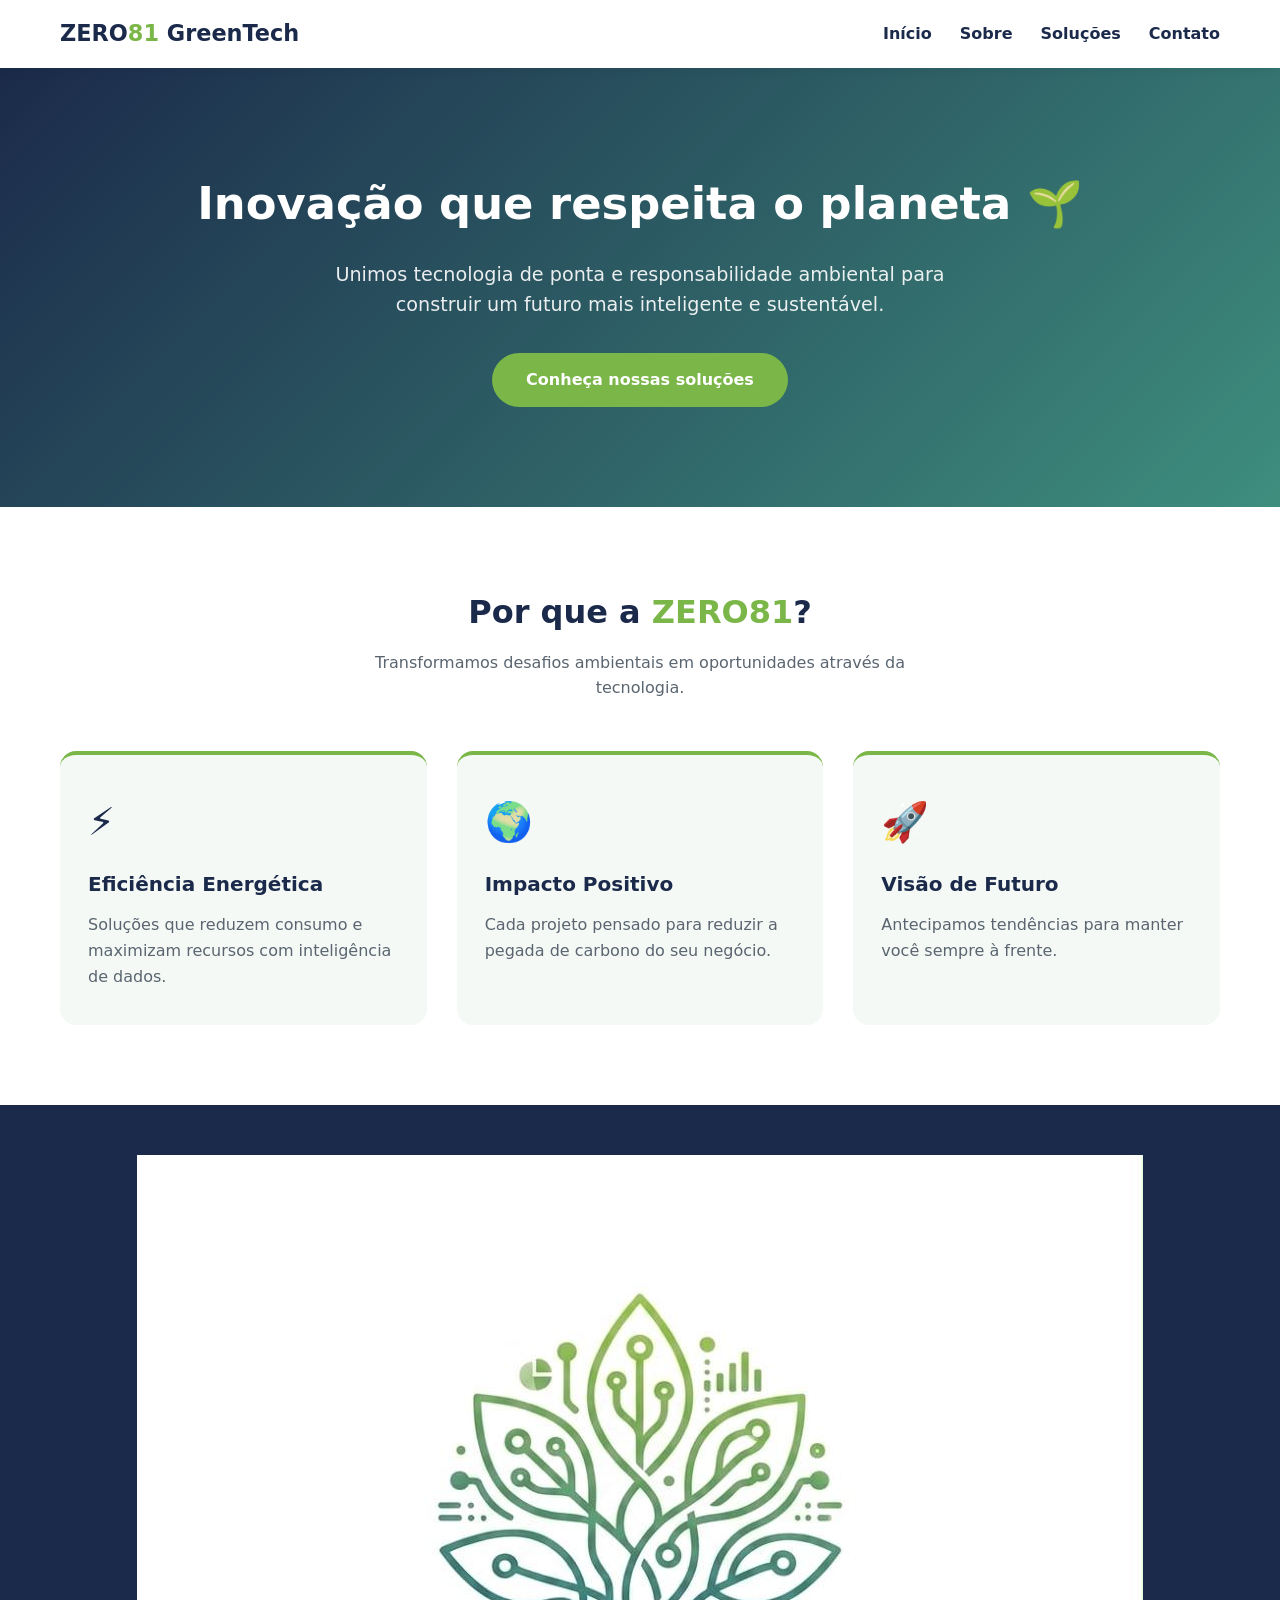
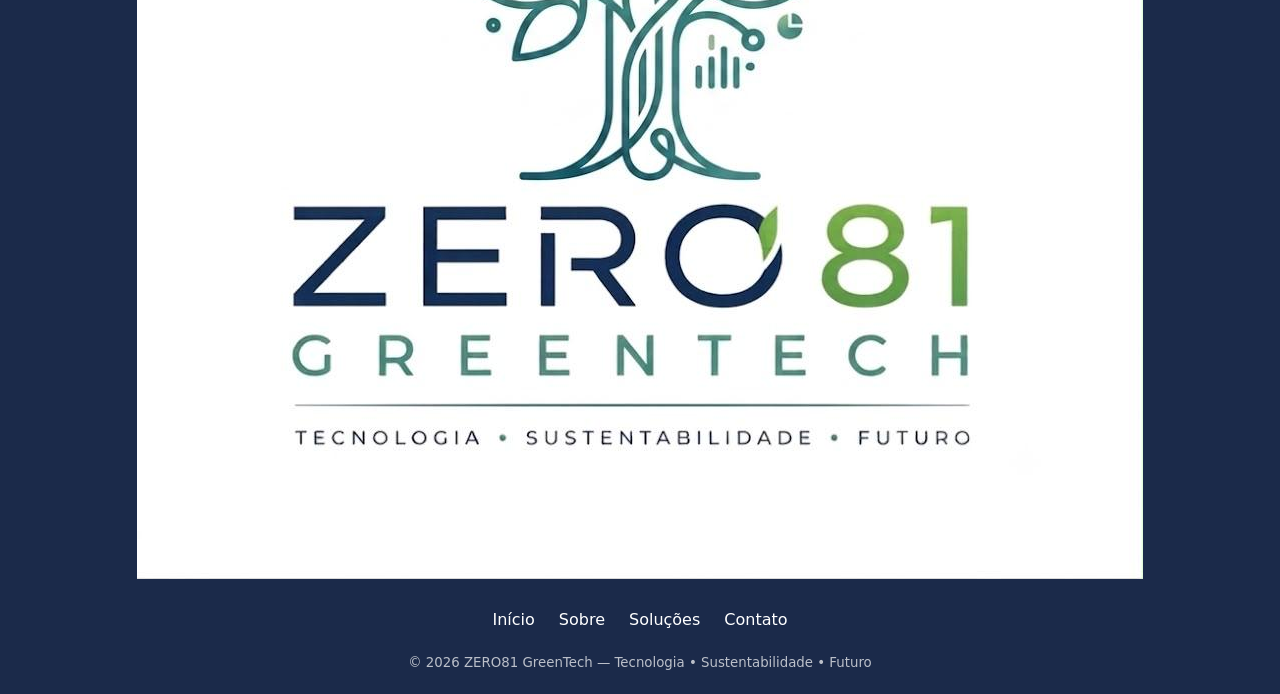
==== index.html @ f0c36e80 "Add files via upload" ====
<!DOCTYPE html>
<html lang="pt-BR">
<head>
<meta charset="UTF-8">
<meta name="viewport" content="width=device-width,initial-scale=1.0">
<title>ZERO81 GreenTech | Tecnologia • Sustentabilidade • Futuro</title>
<link rel="stylesheet" href="styles.css">
</head>
<body>

<header>
  <nav>
    <div class="logo">ZERO<span>81</span> GreenTech</div>
    <ul class="menu" id="menu">
      <li><a href="index.html">Início</a></li>
      <li><a href="sobre.html">Sobre</a></li>
      <li><a href="solucoes.html">Soluções</a></li>
      <li><a href="contato.html">Contato</a></li>
    </ul>
    <button class="menu-btn" onclick="document.getElementById('menu').classList.toggle('open')">☰</button>
  </nav>
</header>

<section class="hero">
  <div class="container">
    <h1>Inovação que respeita o planeta 🌱</h1>
    <p>Unimos tecnologia de ponta e responsabilidade ambiental para construir um futuro mais inteligente e sustentável.</p>
    <a href="solucoes.html" class="btn">Conheça nossas soluções</a>
  </div>
</section>

<section>
  <div class="container">
    <h2 class="section-title">Por que a <span>ZERO81</span>?</h2>
    <p class="subtitle">Transformamos desafios ambientais em oportunidades através da tecnologia.</p>
    <div class="cards">
      <div class="card"><div class="icon">⚡</div><h3>Eficiência Energética</h3><p>Soluções que reduzem consumo e maximizam recursos com inteligência de dados.</p></div>
      <div class="card"><div class="icon">🌍</div><h3>Impacto Positivo</h3><p>Cada projeto pensado para reduzir a pegada de carbono do seu negócio.</p></div>
      <div class="card"><div class="icon">🚀</div><h3>Visão de Futuro</h3><p>Antecipamos tendências para manter você sempre à frente.</p></div>
    </div>
  </div>
</section>

<footer>
  <a href="index.html" class="logo-link">
  <img src="logo.png" alt="ZERO81 GreenTech" class="logo-img">
</a>
  <ul class="fmenu">
    <li><a href="index.html">Início</a></li>
    <li><a href="sobre.html">Sobre</a></li>
    <li><a href="solucoes.html">Soluções</a></li>
    <li><a href="contato.html">Contato</a></li>
  </ul>
  <small>© 2026 ZERO81 GreenTech — Tecnologia • Sustentabilidade • Futuro</small>
</footer>

</body>
</html>
---- styles.css ----
:root{
  --azul:#1B2A4A;
  --verde:#7AB648;
  --teal:#3E8E7E;
  --claro:#f5f9f6;
  --cinza:#5a6570;
}
*{margin:0;padding:0;box-sizing:border-box;font-family:'Segoe UI',system-ui,sans-serif;}
body{color:var(--azul);line-height:1.6;}
a{text-decoration:none;color:inherit;}
.container{max-width:1200px;margin:0 auto;padding:0 20px;}

/* HEADER */
header{position:sticky;top:0;background:#fff;box-shadow:0 2px 12px rgba(0,0,0,.06);z-index:100;}
nav{display:flex;justify-content:space-between;align-items:center;padding:16px 20px;max-width:1200px;margin:0 auto;}
.logo{font-size:1.4rem;font-weight:800;color:var(--azul);}
.logo span{color:var(--verde);}
.menu{display:flex;gap:28px;list-style:none;}
.menu a{font-weight:600;transition:.3s;}
.menu a:hover{color:var(--verde);}
.menu-btn{display:none;font-size:1.6rem;background:none;border:none;cursor:pointer;color:var(--azul);}

/* HERO */
.hero{background:linear-gradient(135deg,var(--azul),var(--teal));color:#fff;padding:100px 20px;text-align:center;}
.hero h1{font-size:2.8rem;margin-bottom:20px;}
.hero p{font-size:1.2rem;max-width:640px;margin:0 auto 32px;opacity:.9;}
.btn{display:inline-block;background:var(--verde);color:#fff;padding:14px 34px;border-radius:30px;font-weight:700;transition:.3s;}
.btn:hover{background:#68a03a;transform:translateY(-2px);}

/* SEÇÕES */
section{padding:80px 0;}
.section-title{text-align:center;font-size:2rem;margin-bottom:12px;}
.section-title span{color:var(--verde);}
.subtitle{text-align:center;color:var(--cinza);max-width:600px;margin:0 auto 50px;}

.cards{display:grid;grid-template-columns:repeat(auto-fit,minmax(280px,1fr));gap:30px;}
.card{background:var(--claro);padding:36px 28px;border-radius:16px;border-top:4px solid var(--verde);transition:.3s;}
.card:hover{transform:translateY(-6px);box-shadow:0 12px 30px rgba(0,0,0,.08);}
.card h3{color:var(--azul);margin-bottom:12px;font-size:1.25rem;}
.card p{color:var(--cinza);}
.icon{font-size:2.4rem;margin-bottom:16px;}

/* FOOTER */
footer{background:var(--azul);color:#fff;padding:50px 20px 20px;text-align:center;}
footer .fmenu{display:flex;justify-content:center;gap:24px;margin:20px 0;flex-wrap:wrap;list-style:none;}
footer a:hover{color:var(--verde);}
footer small{opacity:.7;display:block;margin-top:20px;}

@media(max-width:768px){
  .menu{position:fixed;top:64px;right:-100%;flex-direction:column;background:#fff;width:60%;height:100vh;padding:40px 30px;box-shadow:-4px 0 20px rgba(0,0,0,.1);transition:.4s;}
  .menu.open{right:0;}
  .menu-btn{display:block;}
  .hero h1{font-size:2rem;}
}
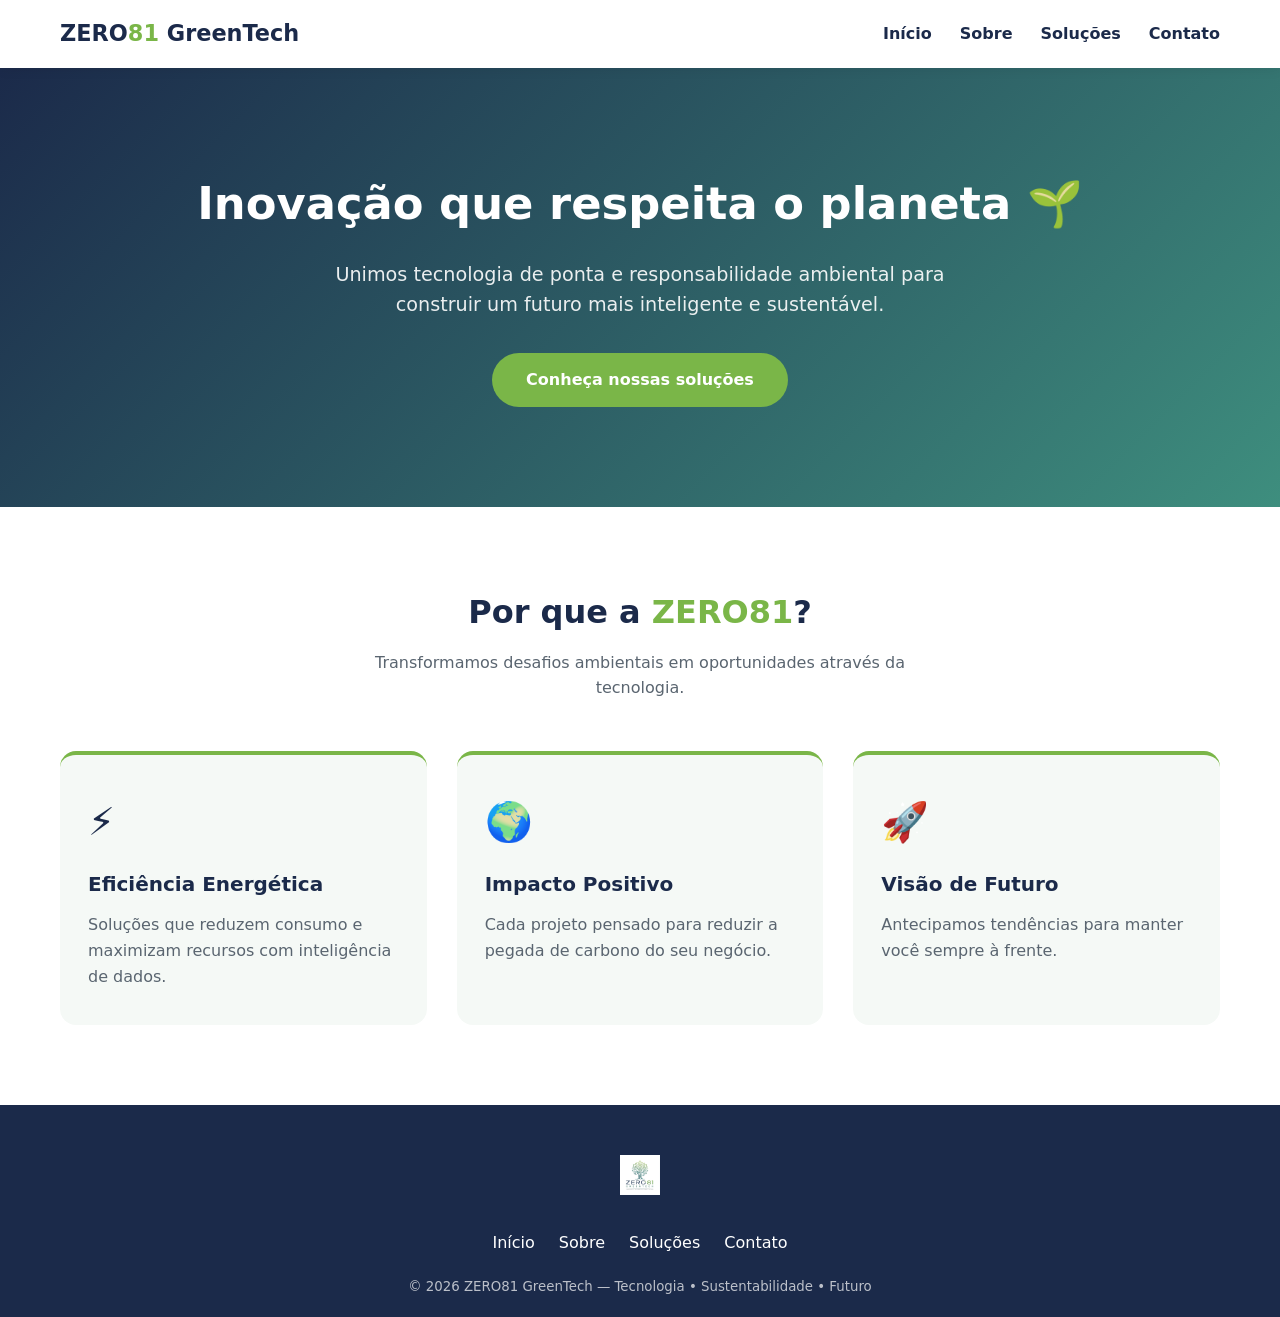
==== commit 7791edaf: "Add files via upload" ====
--- a/index.html
+++ b/index.html
@@ -42,16 +42,18 @@
 </section>
 
 <footer>
-  <a href="index.html" class="logo-link">
-  <img src="logo.png" alt="ZERO81 GreenTech" class="logo-img">
-</a>
-  <ul class="fmenu">
-    <li><a href="index.html">Início</a></li>
-    <li><a href="sobre.html">Sobre</a></li>
-    <li><a href="solucoes.html">Soluções</a></li>
-    <li><a href="contato.html">Contato</a></li>
-  </ul>
-  <small>© 2026 ZERO81 GreenTech — Tecnologia • Sustentabilidade • Futuro</small>
+  <div class="footer-content">
+    <a href="index.html" class="logo-link">
+      <img src="logo.png" alt="ZERO81 GreenTech" class="logo-img">
+    </a>
+    <ul class="fmenu">
+      <li><a href="index.html">Início</a></li>
+      <li><a href="sobre.html">Sobre</a></li>
+      <li><a href="solucoes.html">Soluções</a></li>
+      <li><a href="contato.html">Contato</a></li>
+    </ul>
+    <small>© 2026 ZERO81 GreenTech — Tecnologia • Sustentabilidade • Futuro</small>
+  </div>
 </footer>
 
 </body>
--- a/styles.css
+++ b/styles.css
@@ -19,6 +19,10 @@
 .menu a{font-weight:600;transition:.3s;}
 .menu a:hover{color:var(--verde);}
 .menu-btn{display:none;font-size:1.6rem;background:none;border:none;cursor:pointer;color:var(--azul);}
+
+/* LOGO IMAGEM (HEADER) */
+.logo-link{display:inline-flex;align-items:center;}
+.logo-img{height:48px;width:auto;display:block;}
 
 /* HERO */
 .hero{background:linear-gradient(135deg,var(--azul),var(--teal));color:#fff;padding:100px 20px;text-align:center;}
@@ -42,13 +46,17 @@
 
 /* FOOTER */
 footer{background:var(--azul);color:#fff;padding:50px 20px 20px;text-align:center;}
+footer .logo-img{height:40px;width:auto;margin:0 auto 15px;}
 footer .fmenu{display:flex;justify-content:center;gap:24px;margin:20px 0;flex-wrap:wrap;list-style:none;}
 footer a:hover{color:var(--verde);}
 footer small{opacity:.7;display:block;margin-top:20px;}
 
+/* RESPONSIVO */
 @media(max-width:768px){
   .menu{position:fixed;top:64px;right:-100%;flex-direction:column;background:#fff;width:60%;height:100vh;padding:40px 30px;box-shadow:-4px 0 20px rgba(0,0,0,.1);transition:.4s;}
   .menu.open{right:0;}
   .menu-btn{display:block;}
   .hero h1{font-size:2rem;}
+  .logo-img{height:40px;}
+  footer .logo-img{height:34px;}
 }
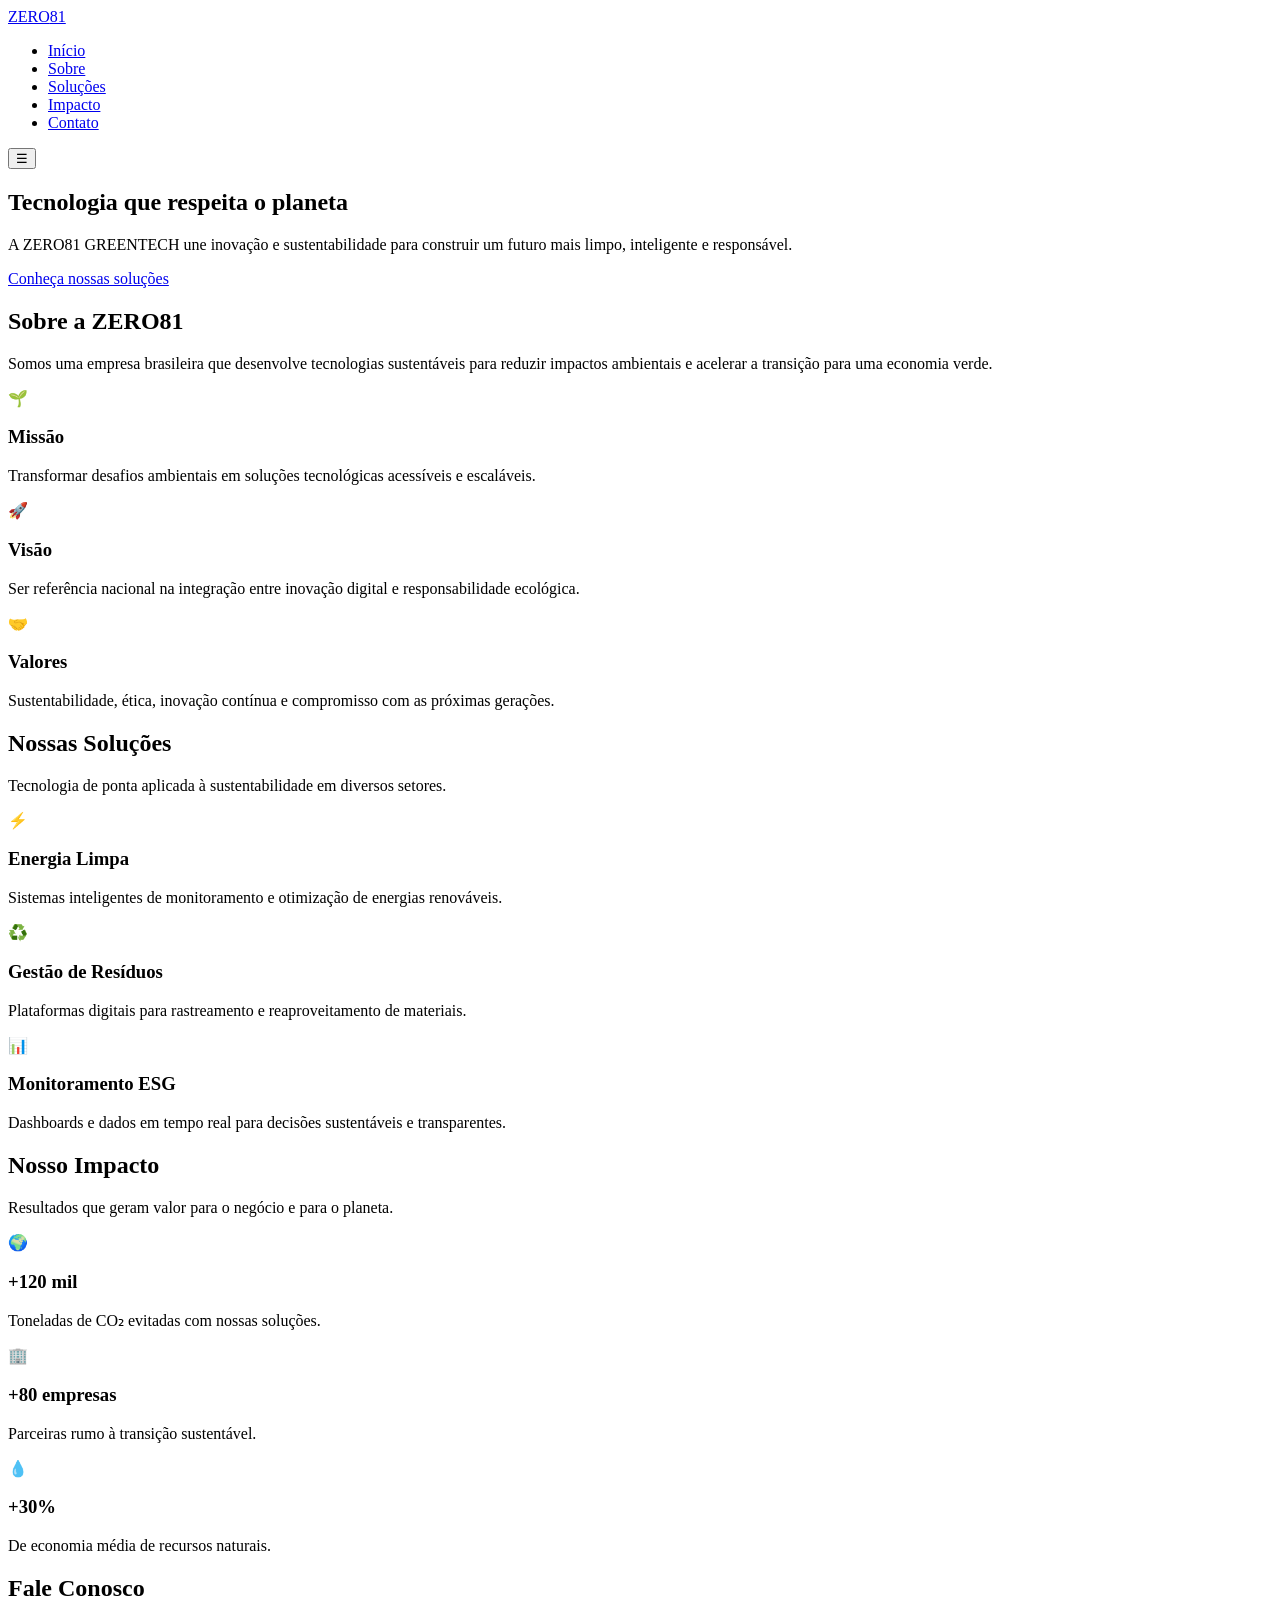
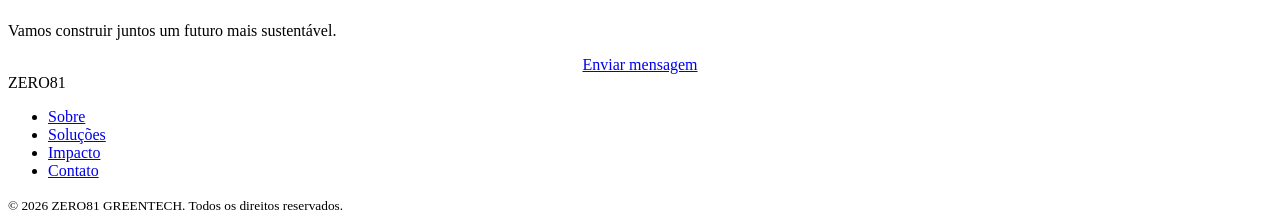
==== commit 66b06783: "Add files via upload" ====
--- a/index.html
+++ b/index.html
@@ -1,60 +1,141 @@
 <!DOCTYPE html>
 <html lang="pt-BR">
 <head>
-<meta charset="UTF-8">
-<meta name="viewport" content="width=device-width,initial-scale=1.0">
-<title>ZERO81 GreenTech | Tecnologia • Sustentabilidade • Futuro</title>
-<link rel="stylesheet" href="styles.css">
+  <meta charset="UTF-8">
+  <meta name="viewport" content="width=device-width, initial-scale=1.0">
+  <title>ZERO81 GREENTECH | Tecnologia e Sustentabilidade</title>
+  <link rel="stylesheet" href="style.css">
 </head>
 <body>
 
-<header>
-  <nav>
-    <div class="logo">ZERO<span>81</span> GreenTech</div>
-    <ul class="menu" id="menu">
-      <li><a href="index.html">Início</a></li>
-      <li><a href="sobre.html">Sobre</a></li>
-      <li><a href="solucoes.html">Soluções</a></li>
-      <li><a href="contato.html">Contato</a></li>
+  <!-- HEADER -->
+  <header>
+    <nav>
+      <a href="#home" class="logo">ZERO<span>81</span></a>
+      <ul class="menu" id="menu">
+        <li><a href="#home">Início</a></li>
+        <li><a href="#sobre">Sobre</a></li>
+        <li><a href="#solucoes">Soluções</a></li>
+        <li><a href="#impacto">Impacto</a></li>
+        <li><a href="#contato">Contato</a></li>
+      </ul>
+      <button class="menu-btn" id="menuBtn">☰</button>
+    </nav>
+  </header>
+
+  <!-- HERO -->
+  <section class="hero" id="home">
+    <div class="container">
+      <h1>Tecnologia que respeita o planeta</h1>
+      <p>A ZERO81 GREENTECH une inovação e sustentabilidade para construir um futuro mais limpo, inteligente e responsável.</p>
+      <a href="#solucoes" class="btn">Conheça nossas soluções</a>
+    </div>
+  </section>
+
+  <!-- SOBRE -->
+  <section id="sobre">
+    <div class="container">
+      <h2 class="section-title">Sobre a <span>ZERO81</span></h2>
+      <p class="subtitle">Somos uma empresa brasileira que desenvolve tecnologias sustentáveis para reduzir impactos ambientais e acelerar a transição para uma economia verde.</p>
+      <div class="cards">
+        <div class="card">
+          <div class="icon">🌱</div>
+          <h3>Missão</h3>
+          <p>Transformar desafios ambientais em soluções tecnológicas acessíveis e escaláveis.</p>
+        </div>
+        <div class="card">
+          <div class="icon">🚀</div>
+          <h3>Visão</h3>
+          <p>Ser referência nacional na integração entre inovação digital e responsabilidade ecológica.</p>
+        </div>
+        <div class="card">
+          <div class="icon">🤝</div>
+          <h3>Valores</h3>
+          <p>Sustentabilidade, ética, inovação contínua e compromisso com as próximas gerações.</p>
+        </div>
+      </div>
+    </div>
+  </section>
+
+  <!-- SOLUÇÕES -->
+  <section id="solucoes" style="background:var(--claro);">
+    <div class="container">
+      <h2 class="section-title">Nossas <span>Soluções</span></h2>
+      <p class="subtitle">Tecnologia de ponta aplicada à sustentabilidade em diversos setores.</p>
+      <div class="cards">
+        <div class="card">
+          <div class="icon">⚡</div>
+          <h3>Energia Limpa</h3>
+          <p>Sistemas inteligentes de monitoramento e otimização de energias renováveis.</p>
+        </div>
+        <div class="card">
+          <div class="icon">♻️</div>
+          <h3>Gestão de Resíduos</h3>
+          <p>Plataformas digitais para rastreamento e reaproveitamento de materiais.</p>
+        </div>
+        <div class="card">
+          <div class="icon">📊</div>
+          <h3>Monitoramento ESG</h3>
+          <p>Dashboards e dados em tempo real para decisões sustentáveis e transparentes.</p>
+        </div>
+      </div>
+    </div>
+  </section>
+
+  <!-- IMPACTO -->
+  <section id="impacto">
+    <div class="container">
+      <h2 class="section-title">Nosso <span>Impacto</span></h2>
+      <p class="subtitle">Resultados que geram valor para o negócio e para o planeta.</p>
+      <div class="cards">
+        <div class="card">
+          <div class="icon">🌍</div>
+          <h3>+120 mil</h3>
+          <p>Toneladas de CO₂ evitadas com nossas soluções.</p>
+        </div>
+        <div class="card">
+          <div class="icon">🏢</div>
+          <h3>+80 empresas</h3>
+          <p>Parceiras rumo à transição sustentável.</p>
+        </div>
+        <div class="card">
+          <div class="icon">💧</div>
+          <h3>+30%</h3>
+          <p>De economia média de recursos naturais.</p>
+        </div>
+      </div>
+    </div>
+  </section>
+
+  <!-- CONTATO -->
+  <section id="contato" style="background:var(--claro);">
+    <div class="container">
+      <h2 class="section-title">Fale <span>Conosco</span></h2>
+      <p class="subtitle">Vamos construir juntos um futuro mais sustentável.</p>
+      <div style="text-align:center;">
+        <a href="mailto:contato@zero81.com.br" class="btn">Enviar mensagem</a>
+      </div>
+    </div>
+  </section>
+
+  <!-- FOOTER -->
+  <footer>
+    <div class="logo" style="justify-content:center;">ZERO<span>81</span></div>
+    <ul class="fmenu">
+      <li><a href="#sobre">Sobre</a></li>
+      <li><a href="#solucoes">Soluções</a></li>
+      <li><a href="#impacto">Impacto</a></li>
+      <li><a href="#contato">Contato</a></li>
     </ul>
-    <button class="menu-btn" onclick="document.getElementById('menu').classList.toggle('open')">☰</button>
-  </nav>
-</header>
+    <small>© 2026 ZERO81 GREENTECH. Todos os direitos reservados.</small>
+  </footer>
 
-<section class="hero">
-  <div class="container">
-    <h1>Inovação que respeita o planeta 🌱</h1>
-    <p>Unimos tecnologia de ponta e responsabilidade ambiental para construir um futuro mais inteligente e sustentável.</p>
-    <a href="solucoes.html" class="btn">Conheça nossas soluções</a>
-  </div>
-</section>
-
-<section>
-  <div class="container">
-    <h2 class="section-title">Por que a <span>ZERO81</span>?</h2>
-    <p class="subtitle">Transformamos desafios ambientais em oportunidades através da tecnologia.</p>
-    <div class="cards">
-      <div class="card"><div class="icon">⚡</div><h3>Eficiência Energética</h3><p>Soluções que reduzem consumo e maximizam recursos com inteligência de dados.</p></div>
-      <div class="card"><div class="icon">🌍</div><h3>Impacto Positivo</h3><p>Cada projeto pensado para reduzir a pegada de carbono do seu negócio.</p></div>
-      <div class="card"><div class="icon">🚀</div><h3>Visão de Futuro</h3><p>Antecipamos tendências para manter você sempre à frente.</p></div>
-    </div>
-  </div>
-</section>
-
-<footer>
-  <div class="footer-content">
-    <a href="index.html" class="logo-link">
-      <img src="logo.png" alt="ZERO81 GreenTech" class="logo-img">
-    </a>
-    <ul class="fmenu">
-      <li><a href="index.html">Início</a></li>
-      <li><a href="sobre.html">Sobre</a></li>
-      <li><a href="solucoes.html">Soluções</a></li>
-      <li><a href="contato.html">Contato</a></li>
-    </ul>
-    <small>© 2026 ZERO81 GreenTech — Tecnologia • Sustentabilidade • Futuro</small>
-  </div>
-</footer>
+  <script>
+    const btn = document.getElementById('menuBtn');
+    const menu = document.getElementById('menu');
+    btn.addEventListener('click', () => menu.classList.toggle('open'));
+    menu.querySelectorAll('a').forEach(a => a.addEventListener('click', () => menu.classList.remove('open')));
+  </script>
 
 </body>
 </html>
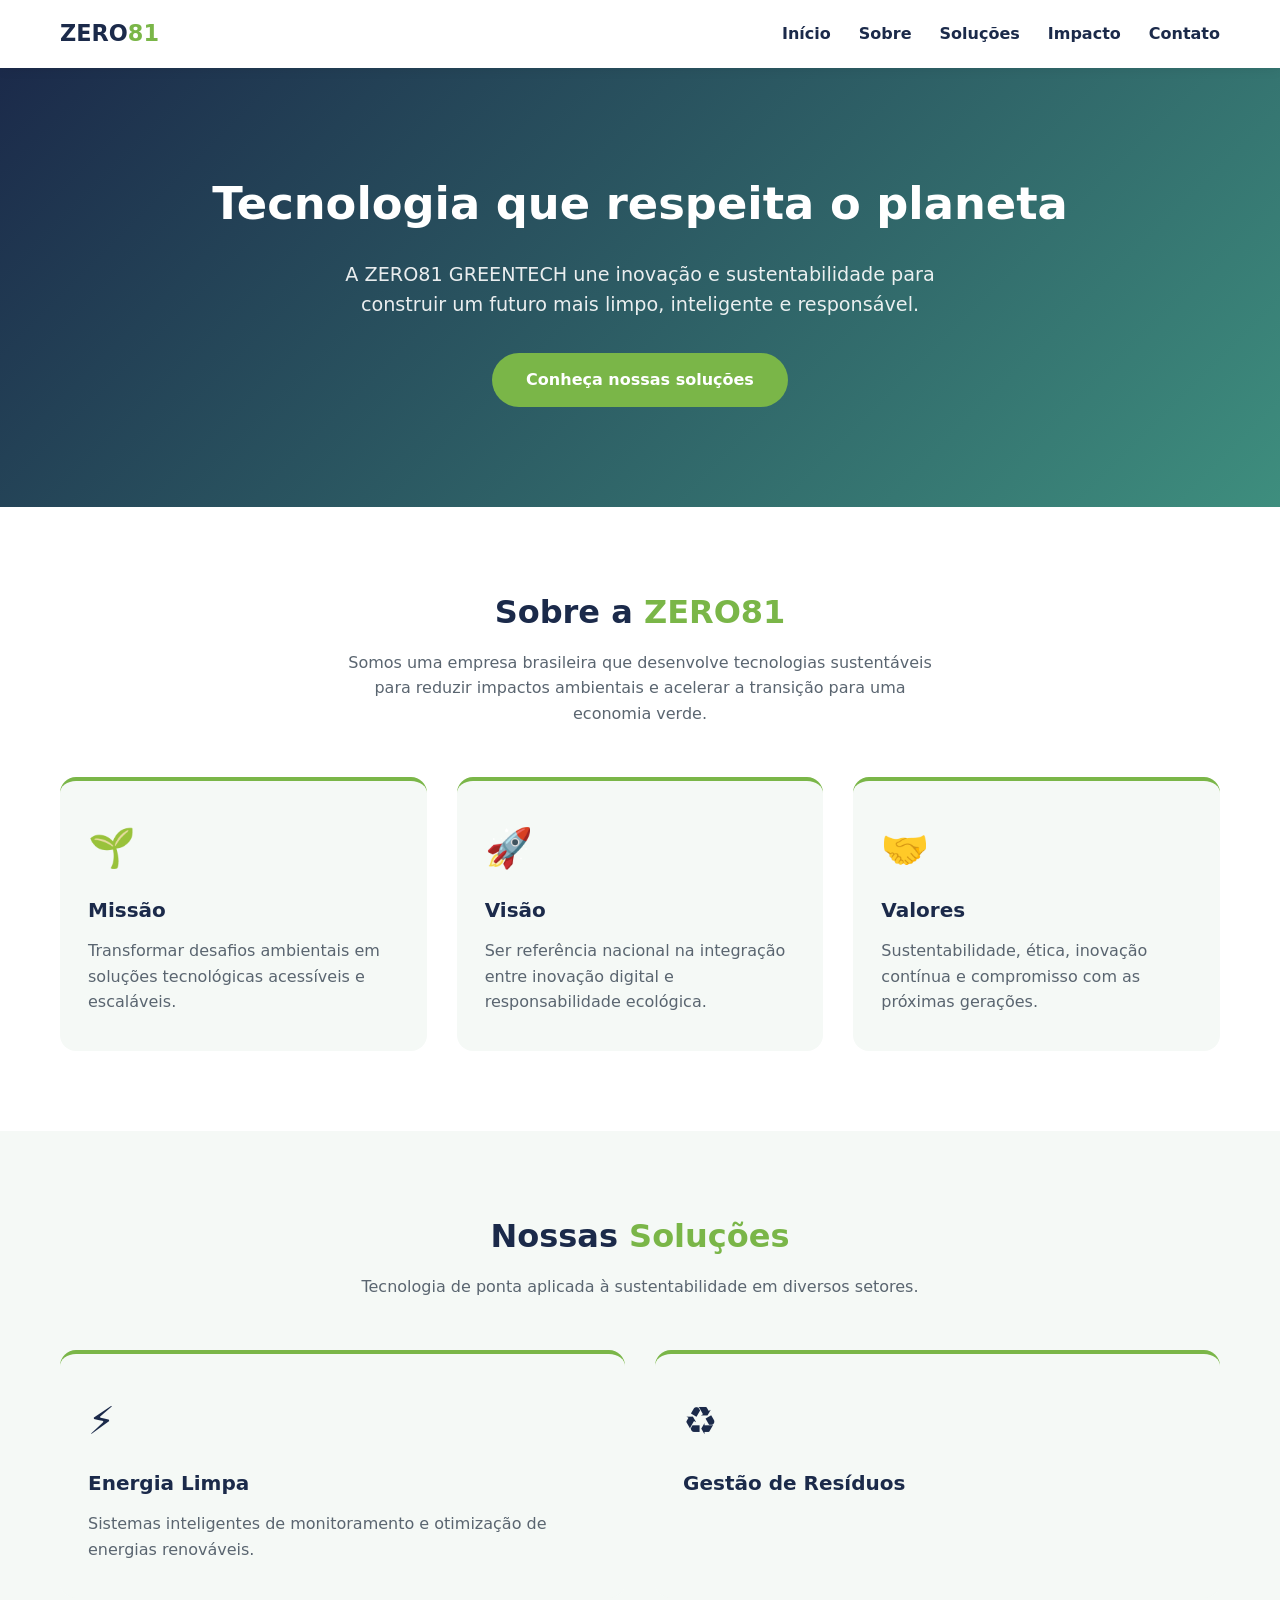
==== commit 6be2c135: "Add files via upload" ====
--- a/index.html
+++ b/index.html
@@ -4,7 +4,7 @@
   <meta charset="UTF-8">
   <meta name="viewport" content="width=device-width, initial-scale=1.0">
   <title>ZERO81 GREENTECH | Tecnologia e Sustentabilidade</title>
-  <link rel="stylesheet" href="style.css">
+  <link rel="stylesheet" href="styles.css">
 </head>
 <body>
 
@@ -71,71 +71,4 @@
         <div class="card">
           <div class="icon">♻️</div>
           <h3>Gestão de Resíduos</h3>
-          <p>Plataformas digitais para rastreamento e reaproveitamento de materiais.</p>
-        </div>
-        <div class="card">
-          <div class="icon">📊</div>
-          <h3>Monitoramento ESG</h3>
-          <p>Dashboards e dados em tempo real para decisões sustentáveis e transparentes.</p>
-        </div>
-      </div>
-    </div>
-  </section>
-
-  <!-- IMPACTO -->
-  <section id="impacto">
-    <div class="container">
-      <h2 class="section-title">Nosso <span>Impacto</span></h2>
-      <p class="subtitle">Resultados que geram valor para o negócio e para o planeta.</p>
-      <div class="cards">
-        <div class="card">
-          <div class="icon">🌍</div>
-          <h3>+120 mil</h3>
-          <p>Toneladas de CO₂ evitadas com nossas soluções.</p>
-        </div>
-        <div class="card">
-          <div class="icon">🏢</div>
-          <h3>+80 empresas</h3>
-          <p>Parceiras rumo à transição sustentável.</p>
-        </div>
-        <div class="card">
-          <div class="icon">💧</div>
-          <h3>+30%</h3>
-          <p>De economia média de recursos naturais.</p>
-        </div>
-      </div>
-    </div>
-  </section>
-
-  <!-- CONTATO -->
-  <section id="contato" style="background:var(--claro);">
-    <div class="container">
-      <h2 class="section-title">Fale <span>Conosco</span></h2>
-      <p class="subtitle">Vamos construir juntos um futuro mais sustentável.</p>
-      <div style="text-align:center;">
-        <a href="mailto:contato@zero81.com.br" class="btn">Enviar mensagem</a>
-      </div>
-    </div>
-  </section>
-
-  <!-- FOOTER -->
-  <footer>
-    <div class="logo" style="justify-content:center;">ZERO<span>81</span></div>
-    <ul class="fmenu">
-      <li><a href="#sobre">Sobre</a></li>
-      <li><a href="#solucoes">Soluções</a></li>
-      <li><a href="#impacto">Impacto</a></li>
-      <li><a href="#contato">Contato</a></li>
-    </ul>
-    <small>© 2026 ZERO81 GREENTECH. Todos os direitos reservados.</small>
-  </footer>
-
-  <script>
-    const btn = document.getElementById('menuBtn');
-    const menu = document.getElementById('menu');
-    btn.addEventListener('click', () => menu.classList.toggle('open'));
-    menu.querySelectorAll('a').forEach(a => a.addEventListener('click', () => menu.classList.remove('open')));
-  </script>
-
-</body>
-</html>
+          
--- a/styles.css
+++ b/styles.css
@@ -0,0 +1,62 @@
+:root{
+  --azul:#1B2A4A;
+  --verde:#7AB648;
+  --teal:#3E8E7E;
+  --claro:#f5f9f6;
+  --cinza:#5a6570;
+}
+*{margin:0;padding:0;box-sizing:border-box;font-family:'Segoe UI',system-ui,sans-serif;}
+html{scroll-behavior:smooth;}
+body{color:var(--azul);line-height:1.6;overflow-x:hidden;}
+a{text-decoration:none;color:inherit;}
+img{max-width:100%;display:block;}
+.container{max-width:1200px;margin:0 auto;padding:0 20px;}
+
+/* HEADER */
+header{position:sticky;top:0;background:#fff;box-shadow:0 2px 12px rgba(0,0,0,.06);z-index:100;}
+nav{display:flex;justify-content:space-between;align-items:center;padding:16px 20px;max-width:1200px;margin:0 auto;}
+.logo{font-size:1.4rem;font-weight:800;color:var(--azul);}
+.logo span{color:var(--verde);}
+.menu{display:flex;gap:28px;list-style:none;}
+.menu a{font-weight:600;transition:.3s;}
+.menu a:hover{color:var(--verde);}
+.menu-btn{display:none;font-size:1.6rem;background:none;border:none;cursor:pointer;color:var(--azul);}
+
+/* HERO */
+.hero{background:linear-gradient(135deg,var(--azul),var(--teal));color:#fff;padding:100px 20px;text-align:center;}
+.hero h1{font-size:2.8rem;margin-bottom:20px;}
+.hero p{font-size:1.2rem;max-width:640px;margin:0 auto 32px;opacity:.9;}
+.btn{display:inline-block;background:var(--verde);color:#fff;padding:14px 34px;border-radius:30px;font-weight:700;transition:.3s;}
+.btn:hover{background:#68a03a;transform:translateY(-2px);}
+
+/* SEÇÕES */
+section{padding:80px 0;}
+.section-title{text-align:center;font-size:2rem;margin-bottom:12px;}
+.section-title span{color:var(--verde);}
+.subtitle{text-align:center;color:var(--cinza);max-width:600px;margin:0 auto 50px;}
+
+.cards{display:grid;grid-template-columns:repeat(auto-fit,minmax(280px,1fr));gap:30px;}
+.card{background:var(--claro);padding:36px 28px;border-radius:16px;border-top:4px solid var(--verde);transition:.3s;}
+.card:hover{transform:translateY(-6px);box-shadow:0 12px 30px rgba(0,0,0,.08);}
+.card h3{color:var(--azul);margin-bottom:12px;font-size:1.25rem;}
+.card p{color:var(--cinza);}
+.icon{font-size:2.4rem;margin-bottom:16px;}
+
+/* FOOTER */
+footer{background:var(--azul);color:#fff;padding:50px 20px 20px;text-align:center;}
+footer .logo{color:#fff;}
+footer .fmenu{display:flex;justify-content:center;gap:24px;margin:20px 0;flex-wrap:wrap;list-style:none;}
+footer a:hover{color:var(--verde);}
+footer small{opacity:.7;display:block;margin-top:20px;}
+
+/* RESPONSIVO */
+@media(max-width:768px){
+  .menu{position:fixed;top:64px;right:-100%;flex-direction:column;background:#fff;width:70%;height:100vh;padding:40px 30px;box-shadow:-4px 0 20px rgba(0,0,0,.1);transition:.4s;z-index:99;}
+  .menu.open{right:0;}
+  .menu-btn{display:block;}
+  .hero{padding:70px 20px;}
+  .hero h1{font-size:2rem;}
+  .hero p{font-size:1rem;}
+  section{padding:50px 0;}
+  .section-title{font-size:1.6rem;}
+}
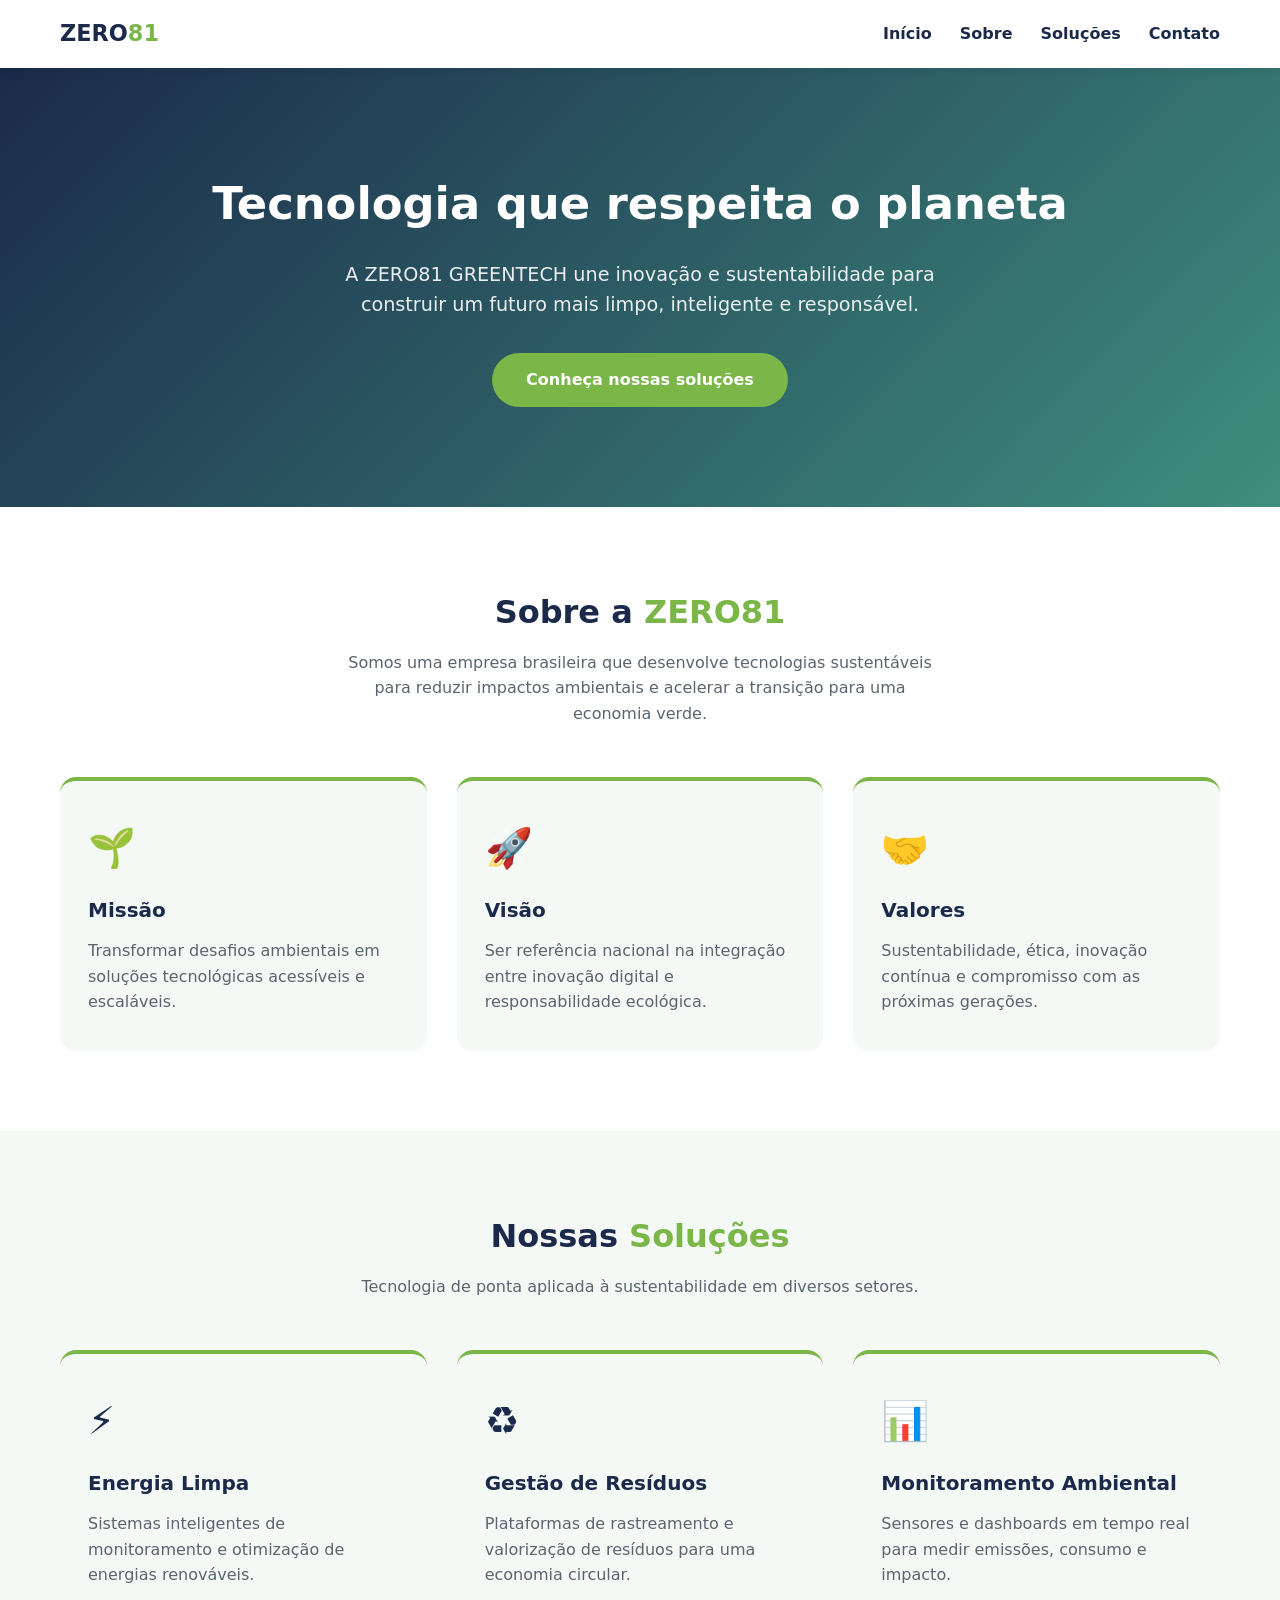
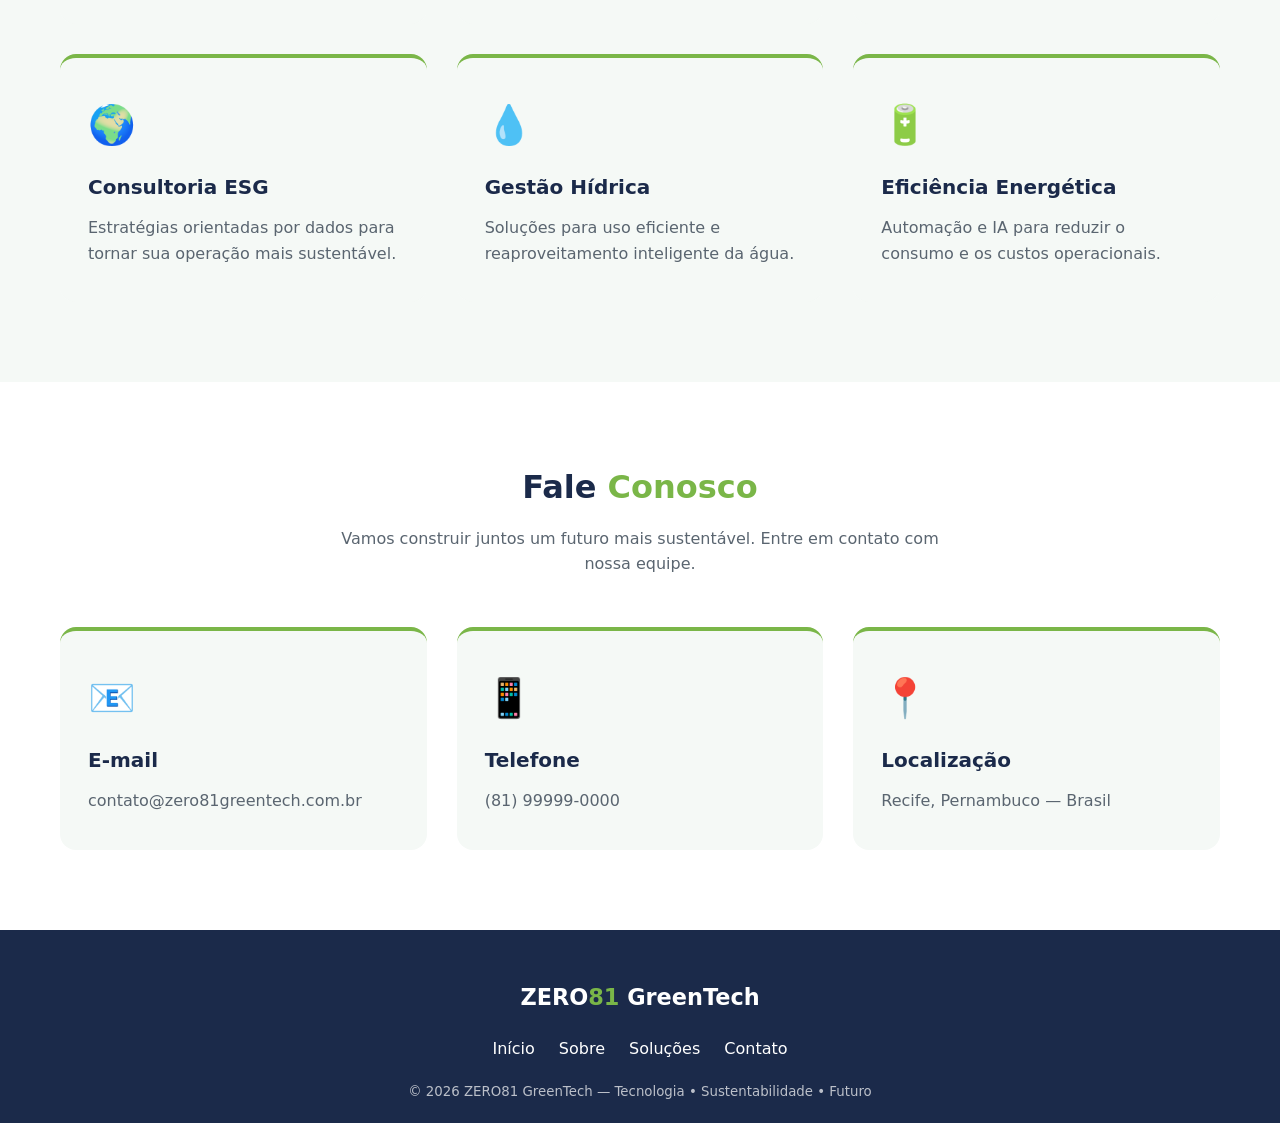
==== commit acca4407: "sobre / index" ====
--- a/index.html
+++ b/index.html
@@ -16,7 +16,6 @@
         <li><a href="#home">Início</a></li>
         <li><a href="#sobre">Sobre</a></li>
         <li><a href="#solucoes">Soluções</a></li>
-        <li><a href="#impacto">Impacto</a></li>
         <li><a href="#contato">Contato</a></li>
       </ul>
       <button class="menu-btn" id="menuBtn">☰</button>
@@ -71,4 +70,75 @@
         <div class="card">
           <div class="icon">♻️</div>
           <h3>Gestão de Resíduos</h3>
-          
+          <p>Plataformas de rastreamento e valorização de resíduos para uma economia circular.</p>
+        </div>
+        <div class="card">
+          <div class="icon">📊</div>
+          <h3>Monitoramento Ambiental</h3>
+          <p>Sensores e dashboards em tempo real para medir emissões, consumo e impacto.</p>
+        </div>
+        <div class="card">
+          <div class="icon">🌍</div>
+          <h3>Consultoria ESG</h3>
+          <p>Estratégias orientadas por dados para tornar sua operação mais sustentável.</p>
+        </div>
+        <div class="card">
+          <div class="icon">💧</div>
+          <h3>Gestão Hídrica</h3>
+          <p>Soluções para uso eficiente e reaproveitamento inteligente da água.</p>
+        </div>
+        <div class="card">
+          <div class="icon">🔋</div>
+          <h3>Eficiência Energética</h3>
+          <p>Automação e IA para reduzir o consumo e os custos operacionais.</p>
+        </div>
+      </div>
+    </div>
+  </section>
+
+  <!-- CONTATO -->
+  <section id="contato">
+    <div class="container">
+      <h2 class="section-title">Fale <span>Conosco</span></h2>
+      <p class="subtitle">Vamos construir juntos um futuro mais sustentável. Entre em contato com nossa equipe.</p>
+      <div class="cards">
+        <div class="card">
+          <div class="icon">📧</div>
+          <h3>E-mail</h3>
+          <p>contato@zero81greentech.com.br</p>
+        </div>
+        <div class="card">
+          <div class="icon">📱</div>
+          <h3>Telefone</h3>
+          <p>(81) 99999-0000</p>
+        </div>
+        <div class="card">
+          <div class="icon">📍</div>
+          <h3>Localização</h3>
+          <p>Recife, Pernambuco — Brasil</p>
+        </div>
+      </div>
+    </div>
+  </section>
+
+  <!-- FOOTER -->
+  <footer>
+    <div class="logo" style="color:#fff">ZERO<span>81</span> GreenTech</div>
+    <ul class="fmenu">
+      <li><a href="#home">Início</a></li>
+      <li><a href="#sobre">Sobre</a></li>
+      <li><a href="#solucoes">Soluções</a></li>
+      <li><a href="#contato">Contato</a></li>
+    </ul>
+    <small>© 2026 ZERO81 GreenTech — Tecnologia • Sustentabilidade • Futuro</small>
+  </footer>
+
+  <!-- SCRIPT MENU MOBILE -->
+  <script>
+    document.getElementById('menuBtn').addEventListener('click', () => {
+      document.getElementById('menu').classList.toggle('open');
+    });
+  </script>
+
+</body>
+</html>
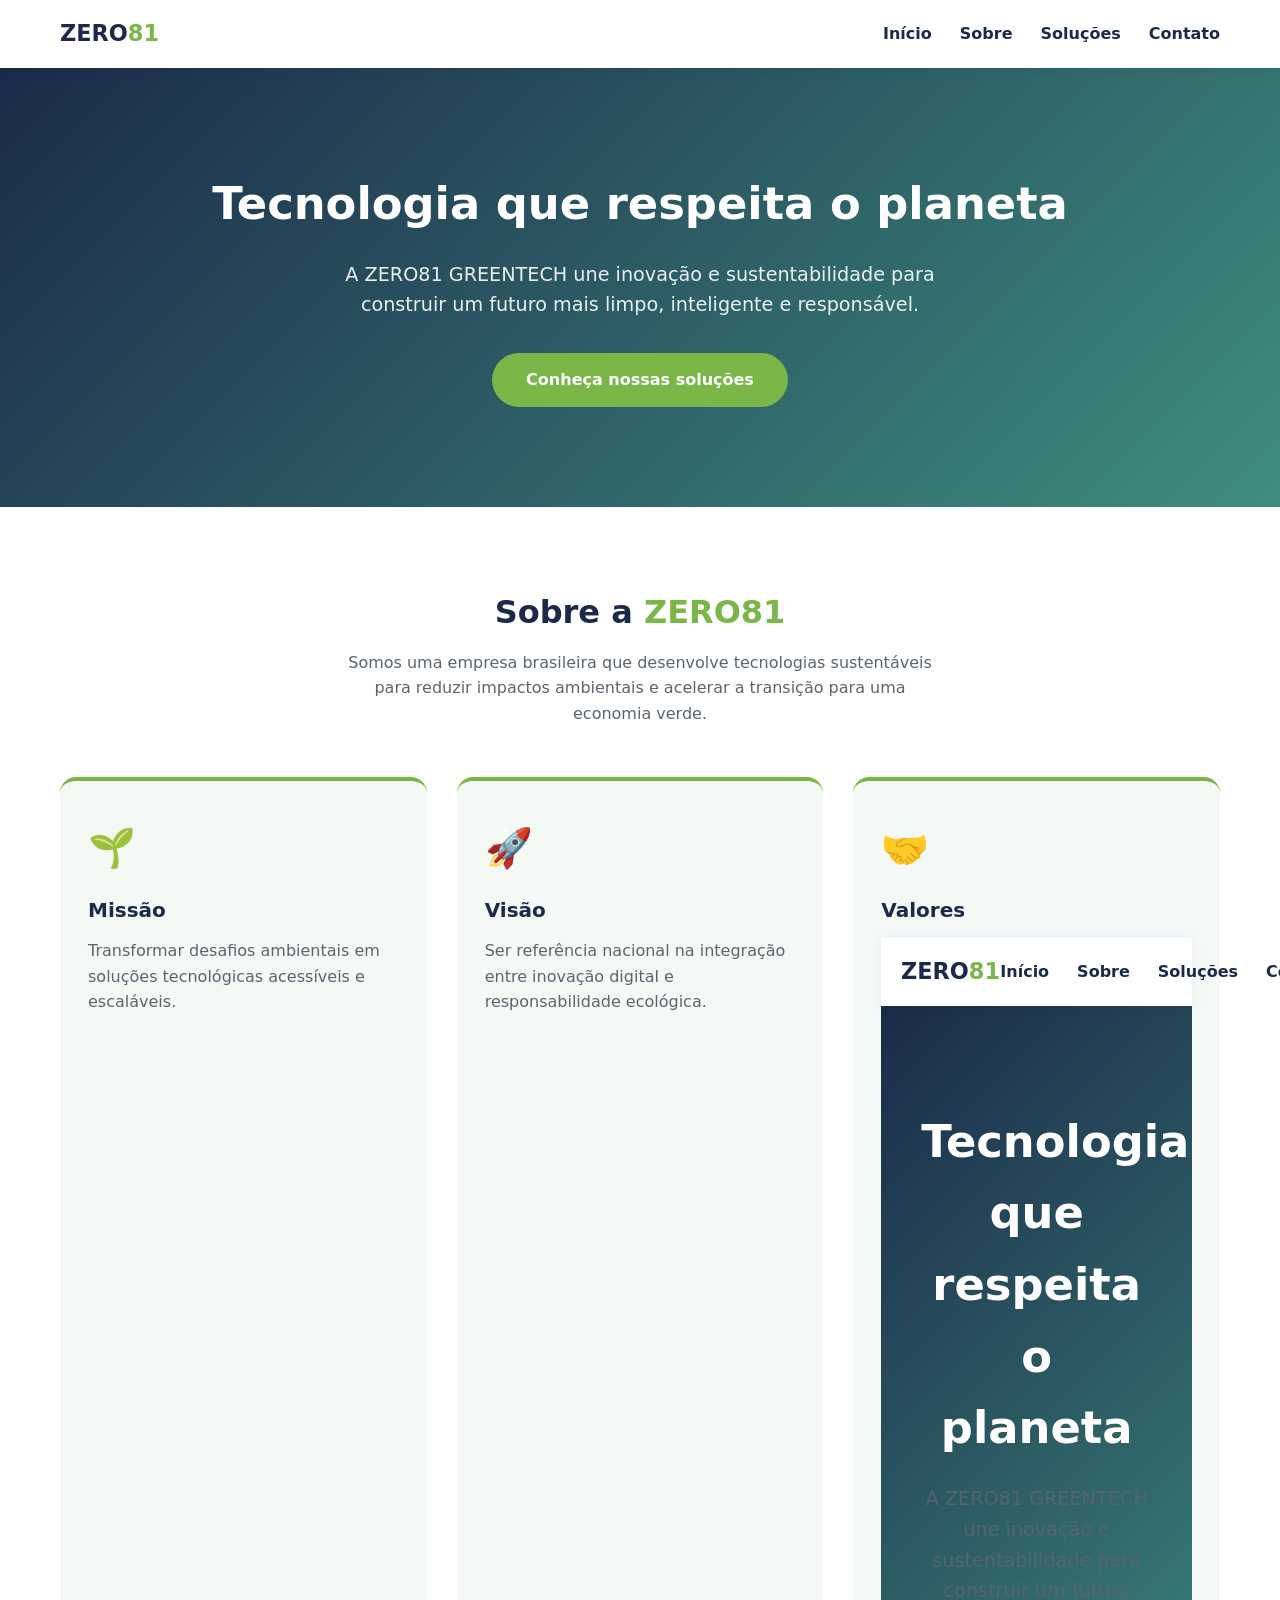
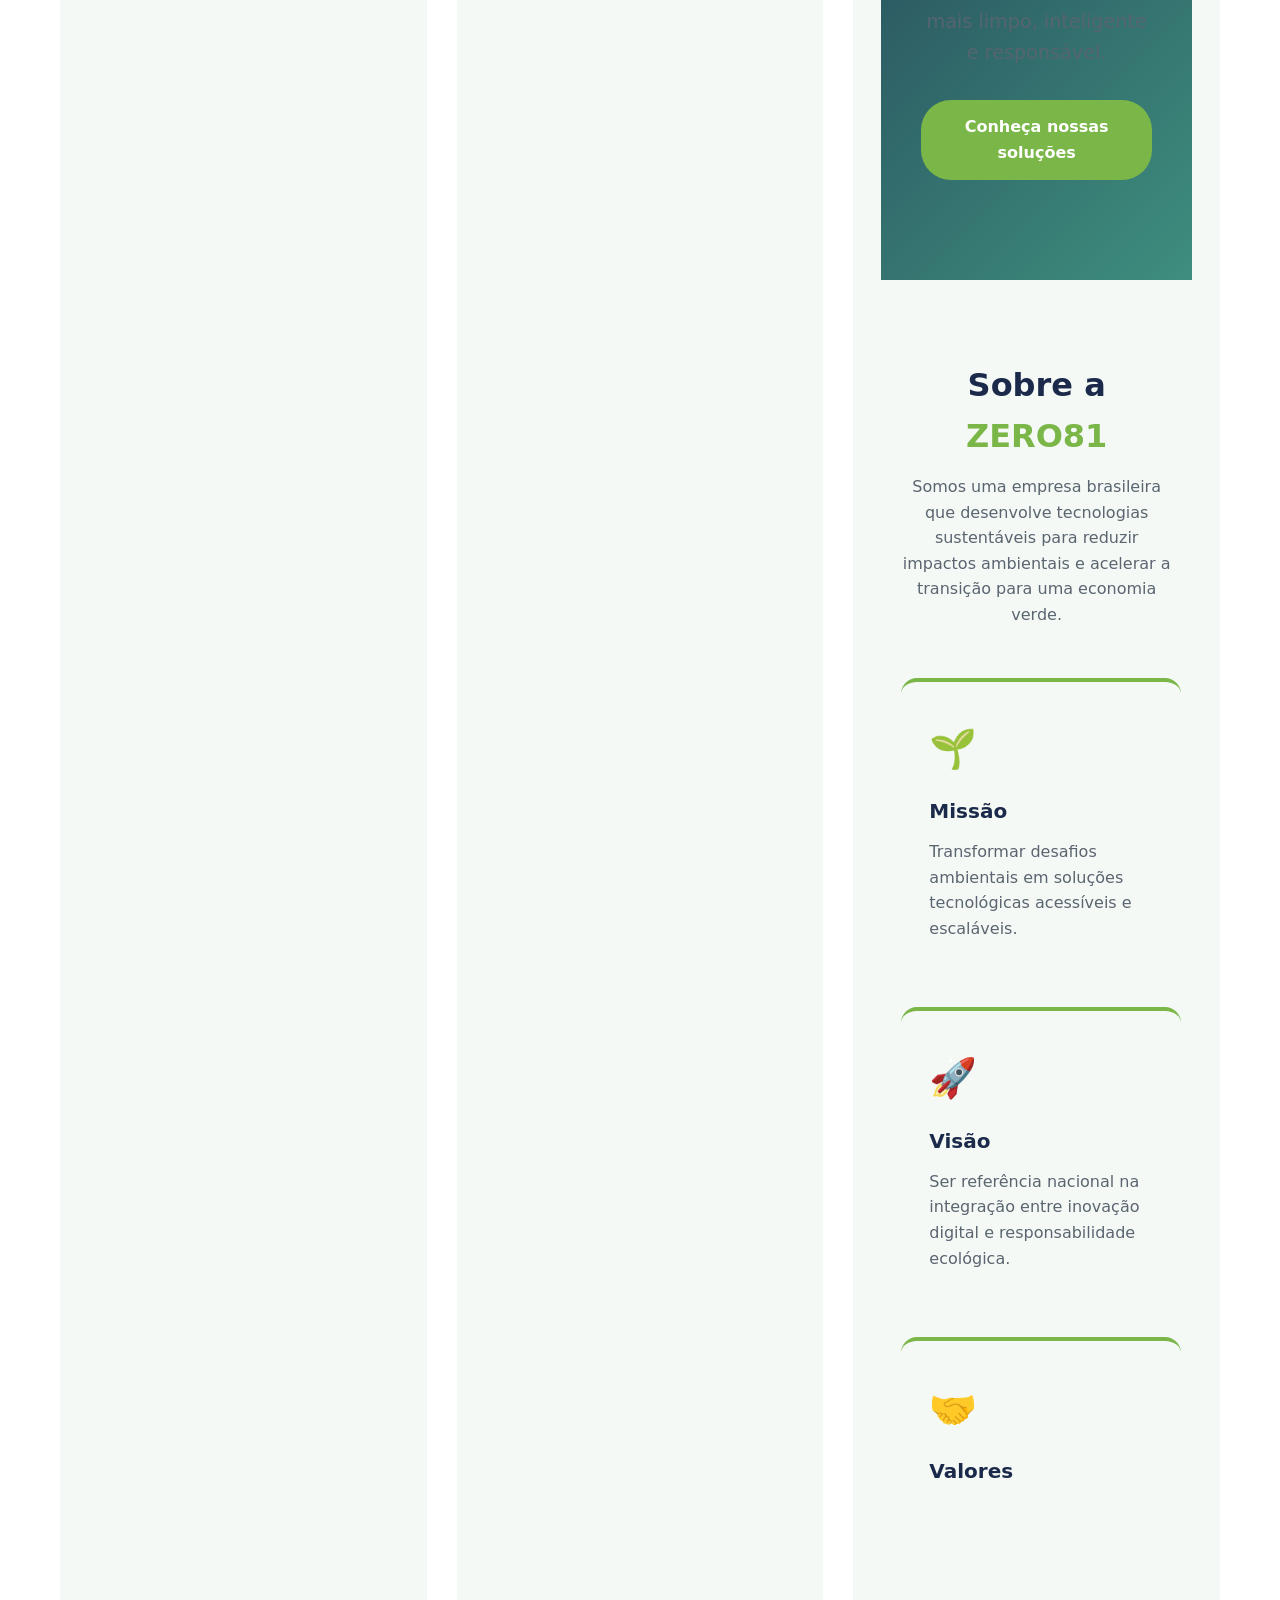
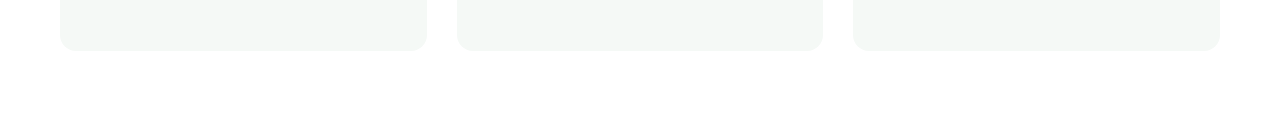
==== commit fbe38cfa: "index botão para outras pages" ====
--- a/index.html
+++ b/index.html
@@ -11,12 +11,12 @@
   <!-- HEADER -->
   <header>
     <nav>
-      <a href="#home" class="logo">ZERO<span>81</span></a>
+      <a href="index.html" class="logo">ZERO<span>81</span></a>
       <ul class="menu" id="menu">
-        <li><a href="#home">Início</a></li>
-        <li><a href="#sobre">Sobre</a></li>
-        <li><a href="#solucoes">Soluções</a></li>
-        <li><a href="#contato">Contato</a></li>
+        <li><a href="index.html">Início</a></li>
+        <li><a href="sobre.html">Sobre</a></li>
+        <li><a href="solucoes.html">Soluções</a></li>
+        <li><a href="contato.html">Contato</a></li>
       </ul>
       <button class="menu-btn" id="menuBtn">☰</button>
     </nav>
@@ -27,7 +27,7 @@
     <div class="container">
       <h1>Tecnologia que respeita o planeta</h1>
       <p>A ZERO81 GREENTECH une inovação e sustentabilidade para construir um futuro mais limpo, inteligente e responsável.</p>
-      <a href="#solucoes" class="btn">Conheça nossas soluções</a>
+      <a href="solucoes.html" class="btn">Conheça nossas soluções</a>
     </div>
   </section>
 
@@ -50,95 +50,57 @@
         <div class="card">
           <div class="icon">🤝</div>
           <h3>Valores</h3>
-          <p>Sustentabilidade, ética, inovação contínua e compromisso com as próximas gerações.</p>
-        </div>
-      </div>
+          
+<!DOCTYPE html>
+<html lang="pt-BR">
+<head>
+  <meta charset="UTF-8">
+  <meta name="viewport" content="width=device-width, initial-scale=1.0">
+  <title>ZERO81 GREENTECH | Tecnologia e Sustentabilidade</title>
+  <link rel="stylesheet" href="styles.css">
+</head>
+<body>
+
+  <!-- HEADER -->
+  <header>
+    <nav>
+      <a href="index.html" class="logo">ZERO<span>81</span></a>
+      <ul class="menu" id="menu">
+        <li><a href="index.html">Início</a></li>
+        <li><a href="sobre.html">Sobre</a></li>
+        <li><a href="solucoes.html">Soluções</a></li>
+        <li><a href="contato.html">Contato</a></li>
+      </ul>
+      <button class="menu-btn" id="menuBtn">☰</button>
+    </nav>
+  </header>
+
+  <!-- HERO -->
+  <section class="hero" id="home">
+    <div class="container">
+      <h1>Tecnologia que respeita o planeta</h1>
+      <p>A ZERO81 GREENTECH une inovação e sustentabilidade para construir um futuro mais limpo, inteligente e responsável.</p>
+      <a href="solucoes.html" class="btn">Conheça nossas soluções</a>
     </div>
   </section>
 
-  <!-- SOLUÇÕES -->
-  <section id="solucoes" style="background:var(--claro);">
+  <!-- SOBRE -->
+  <section id="sobre">
     <div class="container">
-      <h2 class="section-title">Nossas <span>Soluções</span></h2>
-      <p class="subtitle">Tecnologia de ponta aplicada à sustentabilidade em diversos setores.</p>
+      <h2 class="section-title">Sobre a <span>ZERO81</span></h2>
+      <p class="subtitle">Somos uma empresa brasileira que desenvolve tecnologias sustentáveis para reduzir impactos ambientais e acelerar a transição para uma economia verde.</p>
       <div class="cards">
         <div class="card">
-          <div class="icon">⚡</div>
-          <h3>Energia Limpa</h3>
-          <p>Sistemas inteligentes de monitoramento e otimização de energias renováveis.</p>
+          <div class="icon">🌱</div>
+          <h3>Missão</h3>
+          <p>Transformar desafios ambientais em soluções tecnológicas acessíveis e escaláveis.</p>
         </div>
         <div class="card">
-          <div class="icon">♻️</div>
-          <h3>Gestão de Resíduos</h3>
-          <p>Plataformas de rastreamento e valorização de resíduos para uma economia circular.</p>
+          <div class="icon">🚀</div>
+          <h3>Visão</h3>
+          <p>Ser referência nacional na integração entre inovação digital e responsabilidade ecológica.</p>
         </div>
         <div class="card">
-          <div class="icon">📊</div>
-          <h3>Monitoramento Ambiental</h3>
-          <p>Sensores e dashboards em tempo real para medir emissões, consumo e impacto.</p>
-        </div>
-        <div class="card">
-          <div class="icon">🌍</div>
-          <h3>Consultoria ESG</h3>
-          <p>Estratégias orientadas por dados para tornar sua operação mais sustentável.</p>
-        </div>
-        <div class="card">
-          <div class="icon">💧</div>
-          <h3>Gestão Hídrica</h3>
-          <p>Soluções para uso eficiente e reaproveitamento inteligente da água.</p>
-        </div>
-        <div class="card">
-          <div class="icon">🔋</div>
-          <h3>Eficiência Energética</h3>
-          <p>Automação e IA para reduzir o consumo e os custos operacionais.</p>
-        </div>
-      </div>
-    </div>
-  </section>
-
-  <!-- CONTATO -->
-  <section id="contato">
-    <div class="container">
-      <h2 class="section-title">Fale <span>Conosco</span></h2>
-      <p class="subtitle">Vamos construir juntos um futuro mais sustentável. Entre em contato com nossa equipe.</p>
-      <div class="cards">
-        <div class="card">
-          <div class="icon">📧</div>
-          <h3>E-mail</h3>
-          <p>contato@zero81greentech.com.br</p>
-        </div>
-        <div class="card">
-          <div class="icon">📱</div>
-          <h3>Telefone</h3>
-          <p>(81) 99999-0000</p>
-        </div>
-        <div class="card">
-          <div class="icon">📍</div>
-          <h3>Localização</h3>
-          <p>Recife, Pernambuco — Brasil</p>
-        </div>
-      </div>
-    </div>
-  </section>
-
-  <!-- FOOTER -->
-  <footer>
-    <div class="logo" style="color:#fff">ZERO<span>81</span> GreenTech</div>
-    <ul class="fmenu">
-      <li><a href="#home">Início</a></li>
-      <li><a href="#sobre">Sobre</a></li>
-      <li><a href="#solucoes">Soluções</a></li>
-      <li><a href="#contato">Contato</a></li>
-    </ul>
-    <small>© 2026 ZERO81 GreenTech — Tecnologia • Sustentabilidade • Futuro</small>
-  </footer>
-
-  <!-- SCRIPT MENU MOBILE -->
-  <script>
-    document.getElementById('menuBtn').addEventListener('click', () => {
-      document.getElementById('menu').classList.toggle('open');
-    });
-  </script>
-
-</body>
-</html>
+          <div class="icon">🤝</div>
+          <h3>Valores</h3>
+          
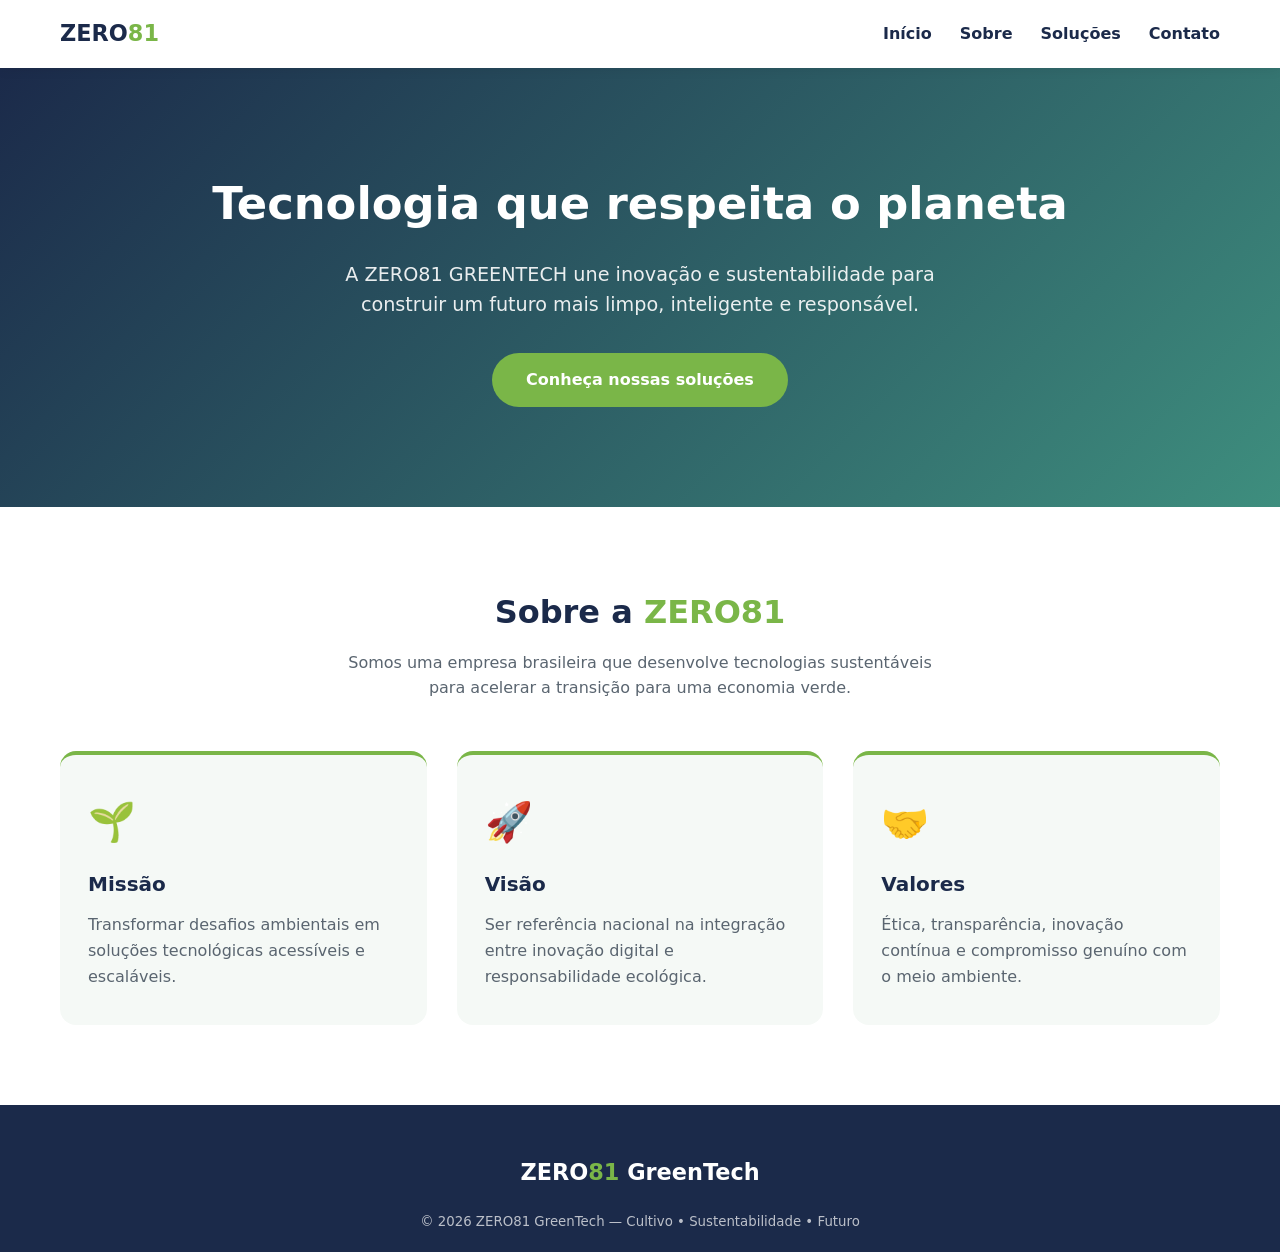
==== commit d797b8ff: "index" ====
--- a/index.html
+++ b/index.html
@@ -35,7 +35,7 @@
   <section id="sobre">
     <div class="container">
       <h2 class="section-title">Sobre a <span>ZERO81</span></h2>
-      <p class="subtitle">Somos uma empresa brasileira que desenvolve tecnologias sustentáveis para reduzir impactos ambientais e acelerar a transição para uma economia verde.</p>
+      <p class="subtitle">Somos uma empresa brasileira que desenvolve tecnologias sustentáveis para acelerar a transição para uma economia verde.</p>
       <div class="cards">
         <div class="card">
           <div class="icon">🌱</div>
@@ -50,57 +50,22 @@
         <div class="card">
           <div class="icon">🤝</div>
           <h3>Valores</h3>
-          
-<!DOCTYPE html>
-<html lang="pt-BR">
-<head>
-  <meta charset="UTF-8">
-  <meta name="viewport" content="width=device-width, initial-scale=1.0">
-  <title>ZERO81 GREENTECH | Tecnologia e Sustentabilidade</title>
-  <link rel="stylesheet" href="styles.css">
-</head>
-<body>
-
-  <!-- HEADER -->
-  <header>
-    <nav>
-      <a href="index.html" class="logo">ZERO<span>81</span></a>
-      <ul class="menu" id="menu">
-        <li><a href="index.html">Início</a></li>
-        <li><a href="sobre.html">Sobre</a></li>
-        <li><a href="solucoes.html">Soluções</a></li>
-        <li><a href="contato.html">Contato</a></li>
-      </ul>
-      <button class="menu-btn" id="menuBtn">☰</button>
-    </nav>
-  </header>
-
-  <!-- HERO -->
-  <section class="hero" id="home">
-    <div class="container">
-      <h1>Tecnologia que respeita o planeta</h1>
-      <p>A ZERO81 GREENTECH une inovação e sustentabilidade para construir um futuro mais limpo, inteligente e responsável.</p>
-      <a href="solucoes.html" class="btn">Conheça nossas soluções</a>
+          <p>Ética, transparência, inovação contínua e compromisso genuíno com o meio ambiente.</p>
+        </div>
+      </div>
     </div>
   </section>
 
-  <!-- SOBRE -->
-  <section id="sobre">
-    <div class="container">
-      <h2 class="section-title">Sobre a <span>ZERO81</span></h2>
-      <p class="subtitle">Somos uma empresa brasileira que desenvolve tecnologias sustentáveis para reduzir impactos ambientais e acelerar a transição para uma economia verde.</p>
-      <div class="cards">
-        <div class="card">
-          <div class="icon">🌱</div>
-          <h3>Missão</h3>
-          <p>Transformar desafios ambientais em soluções tecnológicas acessíveis e escaláveis.</p>
-        </div>
-        <div class="card">
-          <div class="icon">🚀</div>
-          <h3>Visão</h3>
-          <p>Ser referência nacional na integração entre inovação digital e responsabilidade ecológica.</p>
-        </div>
-        <div class="card">
-          <div class="icon">🤝</div>
-          <h3>Valores</h3>
-          
+  <!-- FOOTER -->
+  <footer>
+    <div class="logo" style="color:#fff">ZERO<span>81</span> GreenTech</div>
+    <small>© 2026 ZERO81 GreenTech — Cultivo • Sustentabilidade • Futuro</small>
+  </footer>
+
+  <script>
+    document.getElementById('menuBtn').addEventListener('click', () => {
+      document.getElementById('menu').classList.toggle('open');
+    });
+  </script>
+</body>
+</html>
